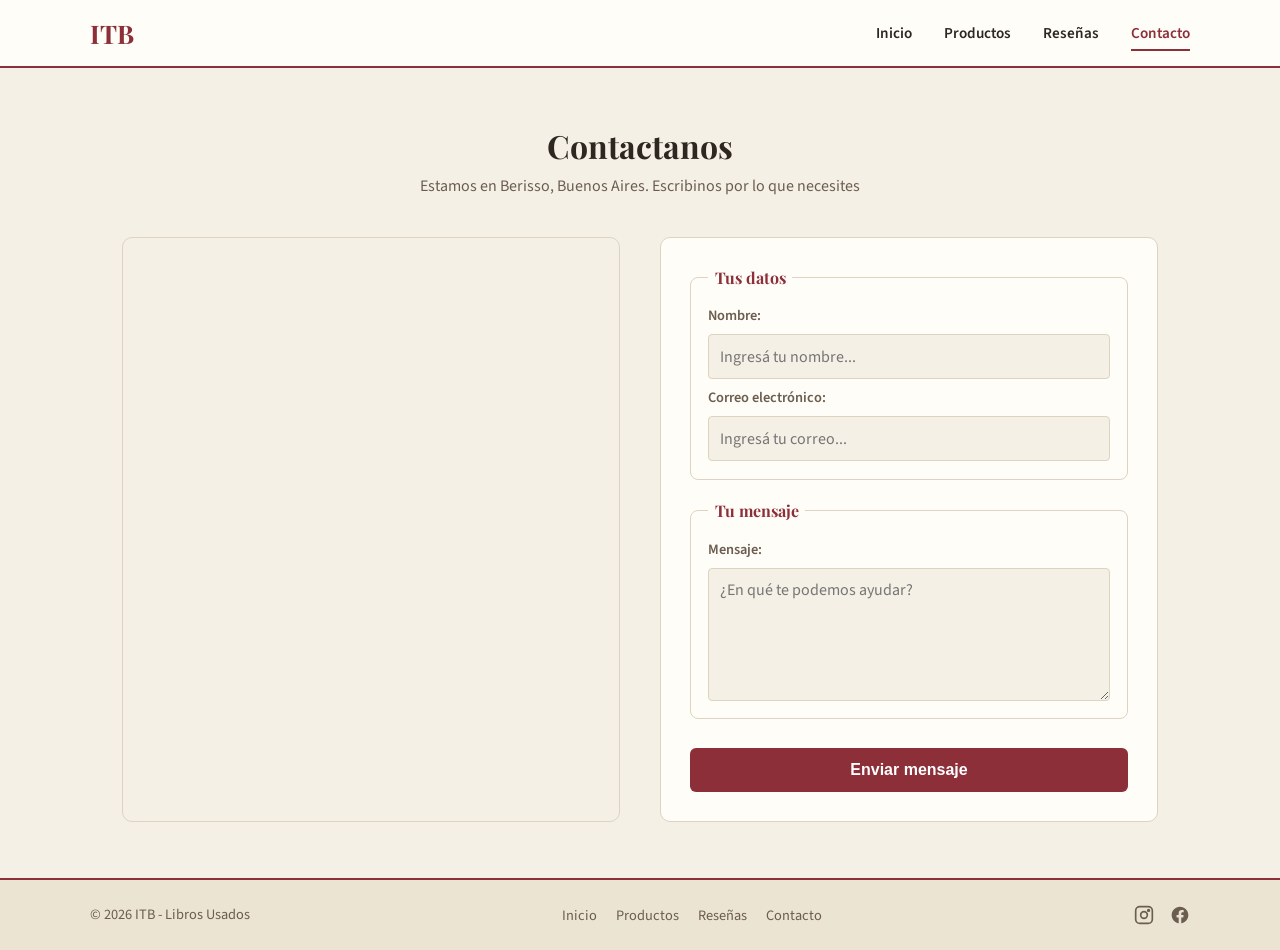
==== pages/contacto.html @ 5da82d89 "Pre Entrega" ====
<!DOCTYPE html>
<html lang="es">
<head>
  <meta charset="UTF-8">
  <meta name="viewport" content="width=device-width, initial-scale=1.0">
  <title>ITB - Contacto</title>

  <link rel="preconnect" href="https://fonts.googleapis.com">
  <link rel="preconnect" href="https://fonts.gstatic.com" crossorigin>
  <link href="https://fonts.googleapis.com/css2?family=Playfair+Display:wght@600;700&family=Source+Sans+3:wght@400;600&display=swap" rel="stylesheet">

  <link rel="stylesheet" href="../css/styles.css">
</head>
<body>

  <!-- HEADER -->
  <header class="site-header">
    <div class="navbar-container">
      <a href="../index.html" class="logo">ITB</a>

      <nav>
        <ul class="nav-links">
          <li><a href="../index.html">Inicio</a></li>
          <li><a href="productos.html">Productos</a></li>
          <li><a href="resenas.html">Reseñas</a></li>
          <li><a href="contacto.html" class="active">Contacto</a></li>
        </ul>
      </nav>
    </div>
  </header>

  <main>
    <!-- CONTACTO -->
    <section id="contacto" class="seccion">
      <div class="seccion-titulo">
        <h2>Contactanos</h2>
        <p>Estamos en Berisso, Buenos Aires. Escribinos por lo que necesites</p>
      </div>

      <div class="contacto-grid">

        <!-- MAPA (multimedia: iframe) -->
        <div class="contacto-mapa">
          <iframe
            src="https://maps.google.com/maps?q=Berisso,Buenos%20Aires,Argentina&z=13&output=embed"
            title="Ubicación de la librería Segunda Edición en Berisso"
            loading="lazy"
            referrerpolicy="no-referrer-when-downgrade"
          ></iframe>
        </div>

        <!-- FORMULARIO -->
        <form
          action="https://formspree.io/f/TU_ID_DE_FORMSPREE"
          method="POST"
          class="form-contacto"
        >
          <fieldset>
            <legend>Tus datos</legend>

            <label for="nombre">Nombre:</label>
            <input
              id="nombre"
              name="nombre"
              type="text"
              placeholder="Ingresá tu nombre..."
              required
            >

            <label for="correo">Correo electrónico:</label>
            <input
              id="correo"
              name="email"
              type="email"
              placeholder="Ingresá tu correo..."
              required
            >
          </fieldset>

          <fieldset>
            <legend>Tu mensaje</legend>

            <label for="mensaje">Mensaje:</label>
            <textarea
              id="mensaje"
              name="message"
              placeholder="¿En qué te podemos ayudar?"
              rows="5"
              required
            ></textarea>
          </fieldset>

          <button type="submit" class="btn-enviar">Enviar mensaje</button>
        </form>

      </div>
    </section>
  </main>

  <!-- FOOTER -->
  <footer class="site-footer">
    <div class="footer-inner">
      <p>© 2026 ITB - Libros Usados</p>

      <ul class="footer-nav">
        <li><a href="index.html">Inicio</a></li>
        <li><a href="productos.html">Productos</a></li>
        <li><a href="resenas.html">Reseñas</a></li>
        <li><a href="contacto.html">Contacto</a></li>
      </ul>

      <div class="footer-redes">
        <a href="#" aria-label="Instagram">
          <svg viewBox="0 0 24 24" fill="none" stroke="currentColor" stroke-width="2" stroke-linecap="round" stroke-linejoin="round"><rect x="2" y="2" width="20" height="20" rx="5"/><circle cx="12" cy="12" r="4"/><circle cx="17.5" cy="6.5" r="1"/></svg>
        </a>
        <a href="#" aria-label="Facebook">
          <svg viewBox="0 0 24 24" fill="currentColor"><path d="M22 12.06C22 6.5 17.52 2 12 2S2 6.5 2 12.06c0 5 3.66 9.15 8.44 9.94v-7.03H7.9v-2.91h2.54V9.85c0-2.5 1.49-3.89 3.77-3.89 1.09 0 2.23.2 2.23.2v2.45h-1.26c-1.24 0-1.63.77-1.63 1.56v1.88h2.78l-.44 2.91h-2.34V22c4.78-.79 8.44-4.94 8.44-9.94Z"/></svg>
        </a>
      </div>
    </div>
  </footer>

</body>
</html>
---- css/styles.css ----
/* ===== GOOGLE FONTS ===== */
/* Implementado con <link> en el <head> de cada página (ver HTML),
   no con @import, para que el navegador pueda descargarlas en paralelo. */

/* ===== RESET BASICO ===== */
* {
  margin: 0;
  padding: 0;
  box-sizing: border-box;
}

body {
  font-family: 'Source Sans 3', sans-serif;
  background-color: #f5f0e6;
  color: #2e2620;
  min-height: 100vh;
  display: flex;
  flex-direction: column;
}

h1, h2, h3, .logo {
  font-family: 'Playfair Display', serif;
}

/* ===== HEADER / NAVBAR ===== */
header.site-header {
  background-color: #fffdf8;
  border-bottom: 2px solid #8c2f39;
  padding: 1rem 2rem;
}

.navbar-container {
  display: flex;
  justify-content: space-between;
  align-items: center;
  max-width: 1100px;
  margin: 0 auto;
  flex-wrap: wrap;
  gap: 1rem;
}

.logo {
  color: #8c2f39;
  font-size: 1.6rem;
  font-weight: 700;
  text-decoration: none;
}

.nav-links {
  list-style: none;
  display: flex;
  gap: 2rem;
}

.nav-links a {
  color: #2e2620;
  text-decoration: none;
  font-weight: 600;
  font-size: 0.95rem;
  padding-bottom: 0.3rem;
  border-bottom: 2px solid transparent;
  transition: border-color 0.2s, color 0.2s;
}

.nav-links a:hover,
.nav-links a.active {
  color: #8c2f39;
  border-bottom-color: #8c2f39;
}

/* ===== HERO (Inicio) ===== */
.hero {
  padding: 4rem 2rem;
  background: linear-gradient(135deg, #ece4d3, #f5f0e6);
}

.hero-container {
  max-width: 1100px;
  margin: 0 auto;
  display: flex;
  align-items: center;
  gap: 3rem;
  flex-wrap: wrap;
}

.hero-texto {
  flex: 1 1 320px;
}

.hero-texto h1 {
  font-size: 2.6rem;
  margin-bottom: 1rem;
  line-height: 1.2;
}

.hero-texto h1 span {
  color: #8c2f39;
}

.hero-texto p {
  color: #6b5d4f;
  font-size: 1.05rem;
  line-height: 1.7;
  margin-bottom: 1.5rem;
}

.hero-imagen {
  flex: 1 1 320px;
}

.hero-imagen img {
  width: 100%;
  height: auto;
  border-radius: 10px;
  box-shadow: 0 10px 30px rgba(0, 0, 0, 0.15);
}

.btn-principal {
  display: inline-block;
  background-color: #8c2f39;
  color: #fff;
  text-decoration: none;
  padding: 0.8rem 1.6rem;
  border-radius: 6px;
  font-weight: 600;
  transition: opacity 0.2s;
}

.btn-principal:hover {
  opacity: 0.85;
}

/* ===== SECCIONES GENERALES ===== */
main {
  flex: 1;
}

.seccion {
  padding: 3.5rem 2rem;
  max-width: 1100px;
  margin: 0 auto;
}

.seccion-titulo {
  text-align: center;
  margin-bottom: 2.5rem;
}

.seccion-titulo h2 {
  font-size: 2rem;
  margin-bottom: 0.5rem;
}

.seccion-titulo p {
  color: #6b5d4f;
}

/* ===== FOOTER ===== */
footer.site-footer {
  background-color: #ece4d3;
  border-top: 2px solid #8c2f39;
  padding: 1.5rem 2rem;
  margin-top: auto;
}

.footer-inner {
  max-width: 1100px;
  margin: 0 auto;
  display: flex;
  justify-content: space-between;
  align-items: center;
  flex-wrap: wrap;
  gap: 1rem;
}

.footer-inner p {
  color: #6b5d4f;
  font-size: 0.9rem;
}

.footer-nav {
  list-style: none;
  display: flex;
  gap: 1.2rem;
}

.footer-nav a {
  color: #6b5d4f;
  text-decoration: none;
  font-size: 0.9rem;
  transition: color 0.2s;
}

.footer-nav a:hover {
  color: #8c2f39;
}

.footer-redes {
  display: flex;
  gap: 1rem;
}

.footer-redes a {
  color: #6b5d4f;
  display: flex;
  transition: color 0.2s;
}

.footer-redes a:hover {
  color: #8c2f39;
}

.footer-redes svg {
  width: 20px;
  height: 20px;
}

/* ===== PRODUCTOS (Flexbox) ===== */
.productos-flex {
  display: flex;
  flex-wrap: wrap;
  gap: 2rem;
  justify-content: center;
}

.libro-card {
  background-color: #fffdf8;
  border: 1px solid #ddd3c0;
  border-radius: 10px;
  overflow: hidden;
  flex: 1 1 240px;
  max-width: 260px;
  display: flex;
  flex-direction: column;
  box-shadow: 0 4px 14px rgba(0, 0, 0, 0.06);
}

.libro-card img {
  width: 100%;
  height: 220px;
  object-fit: cover;
  border-bottom: 1px solid #ddd3c0;
}

.libro-card-body {
  padding: 1.2rem;
  display: flex;
  flex-direction: column;
  gap: 0.4rem;
  flex: 1;
}

.libro-card h3 {
  font-size: 1.05rem;
}

.libro-card .autor {
  color: #6b5d4f;
  font-size: 0.9rem;
  font-style: italic;
}

.libro-estado {
  align-self: flex-start;
  background-color: #c96b6f;
  color: #3a0f13;
  font-size: 0.75rem;
  font-weight: 600;
  padding: 0.2rem 0.6rem;
  border-radius: 999px;
  margin-top: 0.3rem;
}

.libro-card .precio {
  font-weight: 700;
  color: #8c2f39;
  font-size: 1.15rem;
  margin-top: auto;
}

/* ===== RESEÑAS (Grid) ===== */
.resenas-grid {
  display: grid;
  grid-template-columns: repeat(auto-fit, minmax(260px, 1fr));
  gap: 1.8rem;
}

.resena-card {
  background-color: #fffdf8;
  border: 1px solid #ddd3c0;
  border-left: 4px solid #8c2f39;
  border-radius: 8px;
  padding: 1.5rem;
  display: flex;
  flex-direction: column;
  gap: 0.7rem;
}

.resena-estrellas {
  color: #8c2f39;
  font-size: 1.1rem;
  letter-spacing: 0.1em;
}

.resena-texto {
  color: #6b5d4f;
  font-style: italic;
  line-height: 1.6;
  flex: 1;
}

.resena-autor {
  font-weight: 700;
  font-size: 0.95rem;
}

/* ===== CONTACTO ===== */
.contacto-grid {
  display: grid;
  grid-template-columns: 1fr 1fr;
  gap: 2.5rem;
}

.contacto-mapa iframe {
  width: 100%;
  height: 100%;
  min-height: 320px;
  border: 1px solid #ddd3c0;
  border-radius: 10px;
}

.form-contacto {
  background-color: #fffdf8;
  border: 1px solid #ddd3c0;
  padding: 1.8rem;
  border-radius: 10px;
  display: flex;
  flex-direction: column;
  gap: 0.5rem;
}

.form-contacto fieldset {
  border: 1px solid #ddd3c0;
  border-radius: 8px;
  padding: 1.1rem;
  margin-bottom: 0.8rem;
  display: flex;
  flex-direction: column;
  gap: 0.5rem;
}

.form-contacto legend {
  padding: 0 0.4rem;
  font-family: 'Playfair Display', serif;
  font-weight: 700;
  color: #8c2f39;
}

.form-contacto label {
  font-weight: 600;
  font-size: 0.9rem;
  color: #6b5d4f;
}

.form-contacto input,
.form-contacto textarea {
  padding: 0.65rem;
  background-color: #f5f0e6;
  border: 1px solid #ddd3c0;
  border-radius: 4px;
  color: #2e2620;
  font-family: inherit;
  font-size: 1rem;
  resize: vertical;
}

.form-contacto input:focus,
.form-contacto textarea:focus {
  outline: none;
  border-color: #8c2f39;
}

.btn-enviar {
  margin-top: 0.5rem;
  background-color: #8c2f39;
  color: #fff;
  border: none;
  padding: 0.8rem;
  border-radius: 6px;
  font-weight: 700;
  font-size: 1rem;
  cursor: pointer;
  transition: opacity 0.2s;
}

.btn-enviar:hover {
  opacity: 0.85;
}

/* ===== RESPONSIVE ===== */
@media (max-width: 700px) {
  .navbar-container {
    flex-direction: column;
    text-align: center;
  }

  .nav-links {
    flex-wrap: wrap;
    justify-content: center;
  }

  .hero-container {
    flex-direction: column;
    text-align: center;
  }

  .productos-flex {
    justify-content: center;
  }

  /* Sección Contacto responsiva: de 2 columnas a 1 */
  .contacto-grid {
    grid-template-columns: 1fr;
  }

  .contacto-mapa iframe {
    min-height: 240px;
  }
}

@media (max-width: 500px) {
  .hero-texto h1 {
    font-size: 2rem;
  }

  .footer-inner {
    flex-direction: column;
    text-align: center;
  }
}
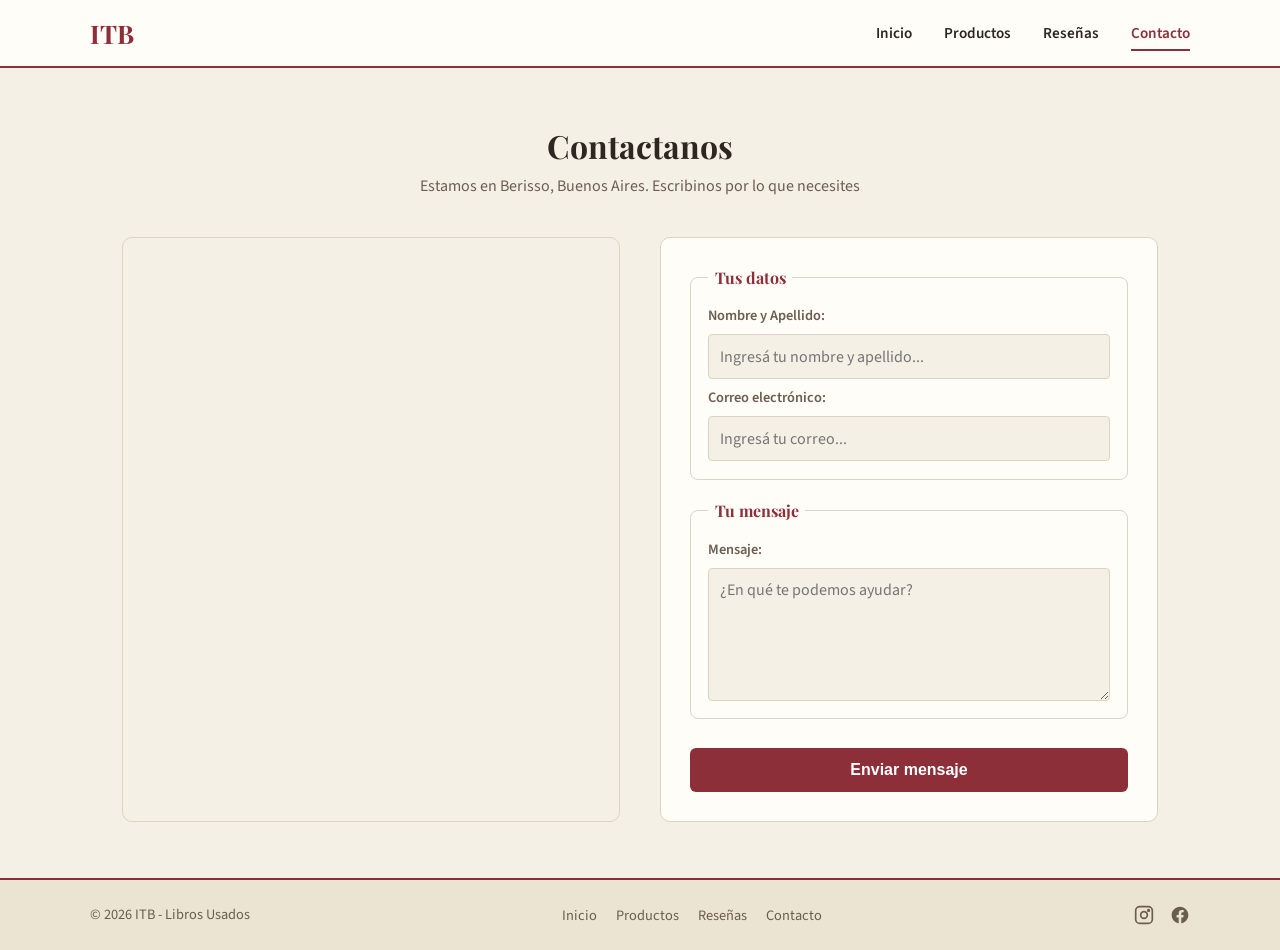
==== commit 8a1fa937: "Pre Entrega" ====
--- a/pages/contacto.html
+++ b/pages/contacto.html
@@ -51,19 +51,19 @@
 
         <!-- FORMULARIO -->
         <form
-          action="https://formspree.io/f/TU_ID_DE_FORMSPREE"
+          action="https://formspree.io/f/mljrqyyr"
           method="POST"
           class="form-contacto"
         >
           <fieldset>
             <legend>Tus datos</legend>
 
-            <label for="nombre">Nombre:</label>
+            <label for="nombre">Nombre y Apellido:</label>
             <input
               id="nombre"
               name="nombre"
               type="text"
-              placeholder="Ingresá tu nombre..."
+              placeholder="Ingresá tu nombre y apellido..."
               required
             >
 
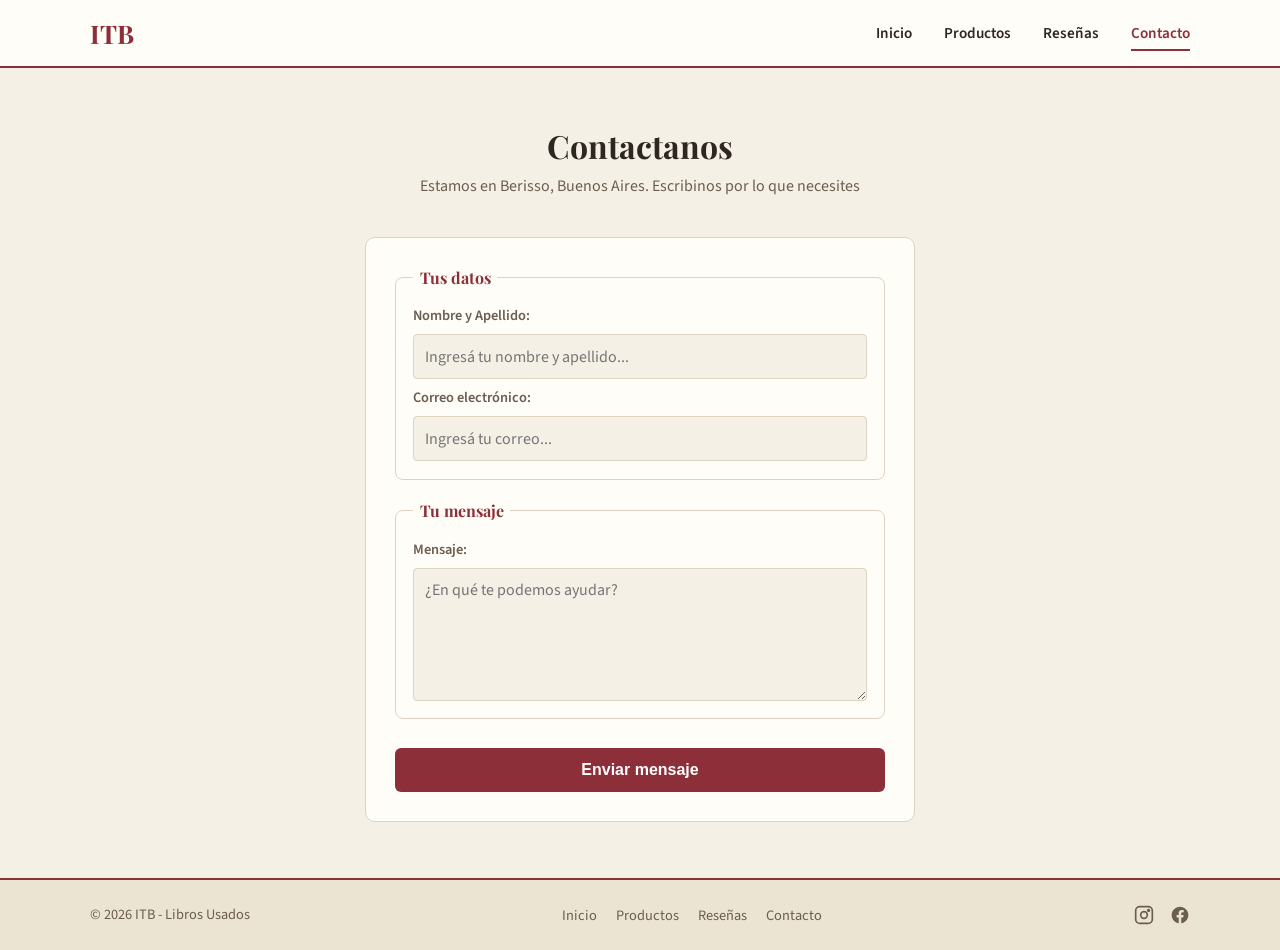
==== commit 8afd6435: "Pre Entrega" ====
--- a/pages/contacto.html
+++ b/pages/contacto.html
@@ -37,17 +37,7 @@
         <p>Estamos en Berisso, Buenos Aires. Escribinos por lo que necesites</p>
       </div>
 
-      <div class="contacto-grid">
-
-        <!-- MAPA (multimedia: iframe) -->
-        <div class="contacto-mapa">
-          <iframe
-            src="https://maps.google.com/maps?q=Berisso,Buenos%20Aires,Argentina&z=13&output=embed"
-            title="Ubicación de la librería Segunda Edición en Berisso"
-            loading="lazy"
-            referrerpolicy="no-referrer-when-downgrade"
-          ></iframe>
-        </div>
+      <div class="contacto-solo">
 
         <!-- FORMULARIO -->
         <form
@@ -103,7 +93,7 @@
       <p>© 2026 ITB - Libros Usados</p>
 
       <ul class="footer-nav">
-        <li><a href="index.html">Inicio</a></li>
+        <li><a href="../index.html">Inicio</a></li>
         <li><a href="productos.html">Productos</a></li>
         <li><a href="resenas.html">Reseñas</a></li>
         <li><a href="contacto.html">Contacto</a></li>
@@ -121,4 +111,4 @@
   </footer>
 
 </body>
-</html>
+</html>
--- a/css/styles.css
+++ b/css/styles.css
@@ -278,6 +278,45 @@
   margin-top: auto;
 }
 
+/* Botones de cada card: Información (outline) y Comprar (relleno) */
+.libro-botones {
+  display: flex;
+  gap: 0.6rem;
+  margin-top: 0.6rem;
+}
+
+.libro-botones a {
+  flex: 1;
+  text-align: center;
+  padding: 0.5rem 0.4rem;
+  border-radius: 6px;
+  text-decoration: none;
+  font-size: 0.85rem;
+  font-weight: 600;
+  transition: opacity 0.2s, background-color 0.2s, color 0.2s;
+}
+
+.btn-info {
+  border: 1px solid #8c2f39;
+  color: #8c2f39;
+  background-color: transparent;
+}
+
+.btn-info:hover {
+  background-color: #8c2f39;
+  color: #fff;
+}
+
+.btn-comprar {
+  background-color: #8c2f39;
+  color: #fff;
+  border: 1px solid #8c2f39;
+}
+
+.btn-comprar:hover {
+  opacity: 0.85;
+}
+
 /* ===== RESEÑAS (Grid) ===== */
 .resenas-grid {
   display: grid;
@@ -319,6 +358,11 @@
   display: grid;
   grid-template-columns: 1fr 1fr;
   gap: 2.5rem;
+}
+
+.contacto-solo {
+  max-width: 550px;
+  margin: 0 auto;
 }
 
 .contacto-mapa iframe {
